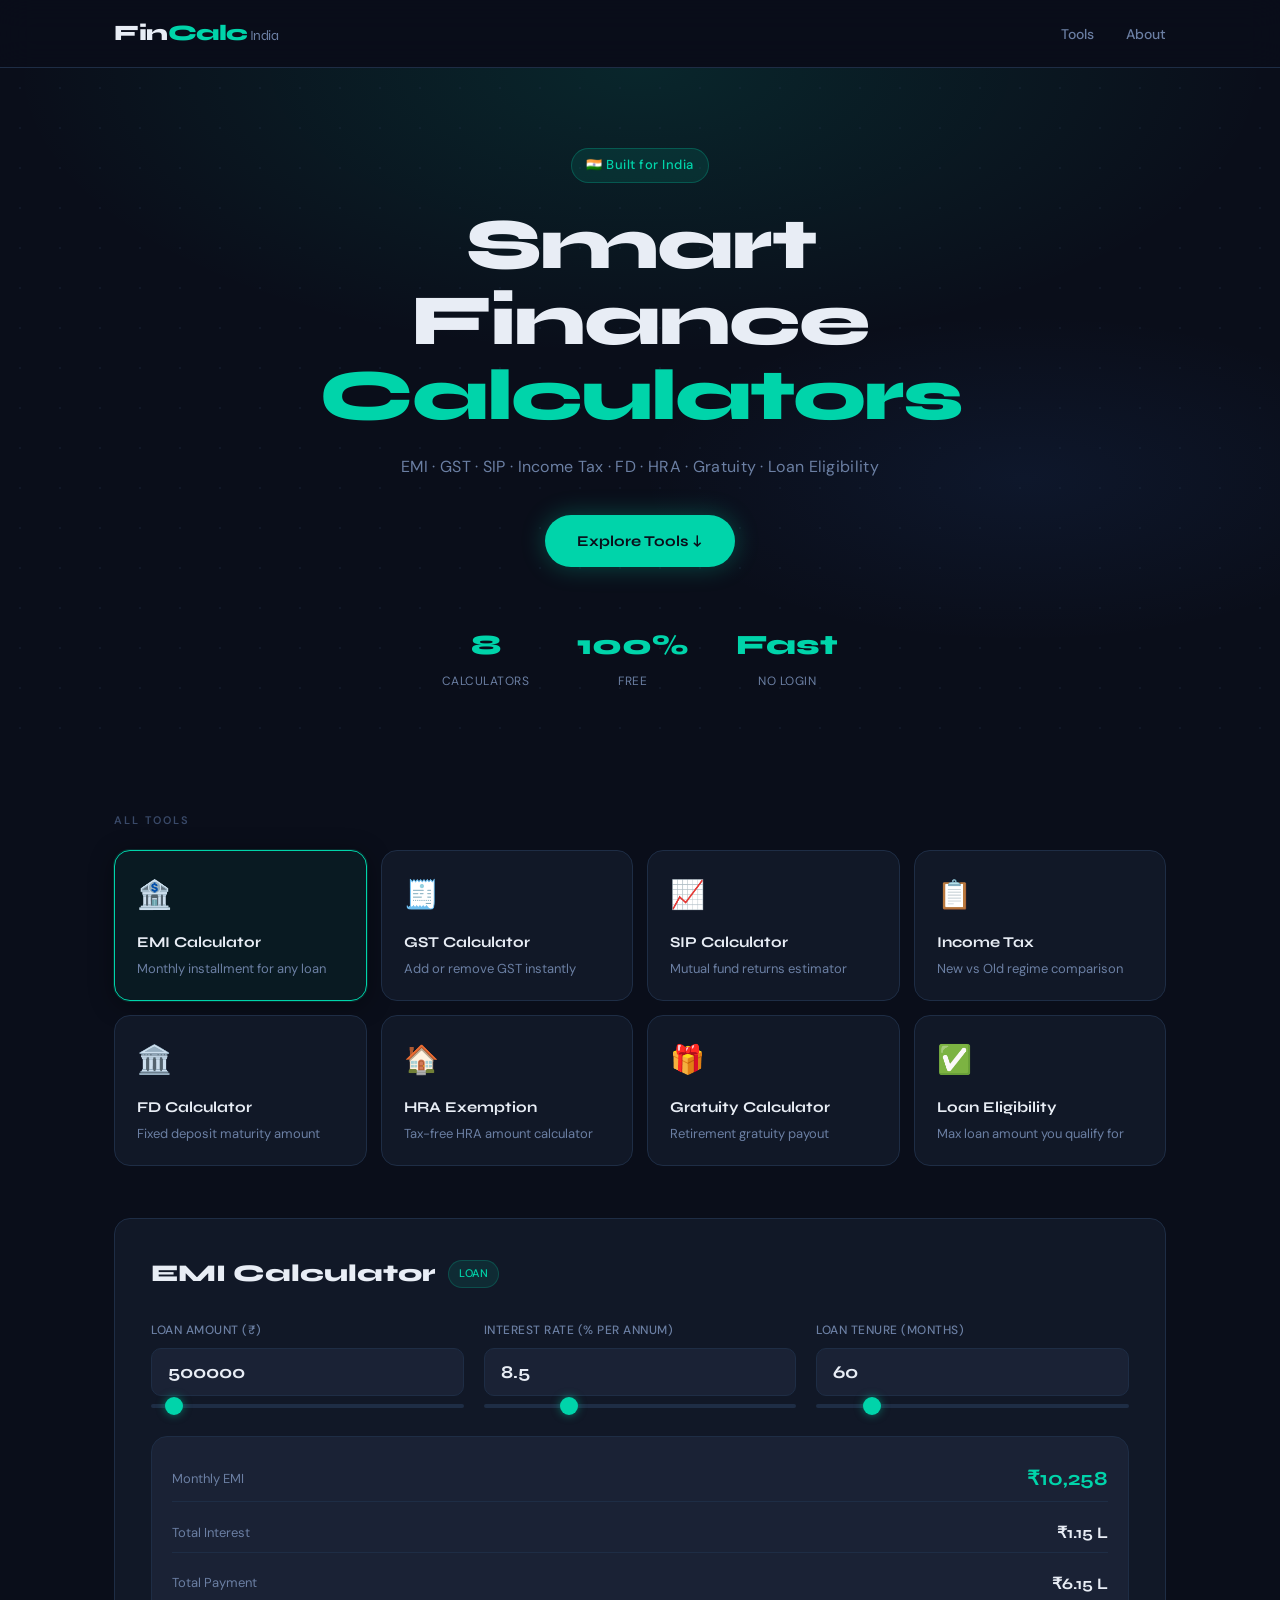
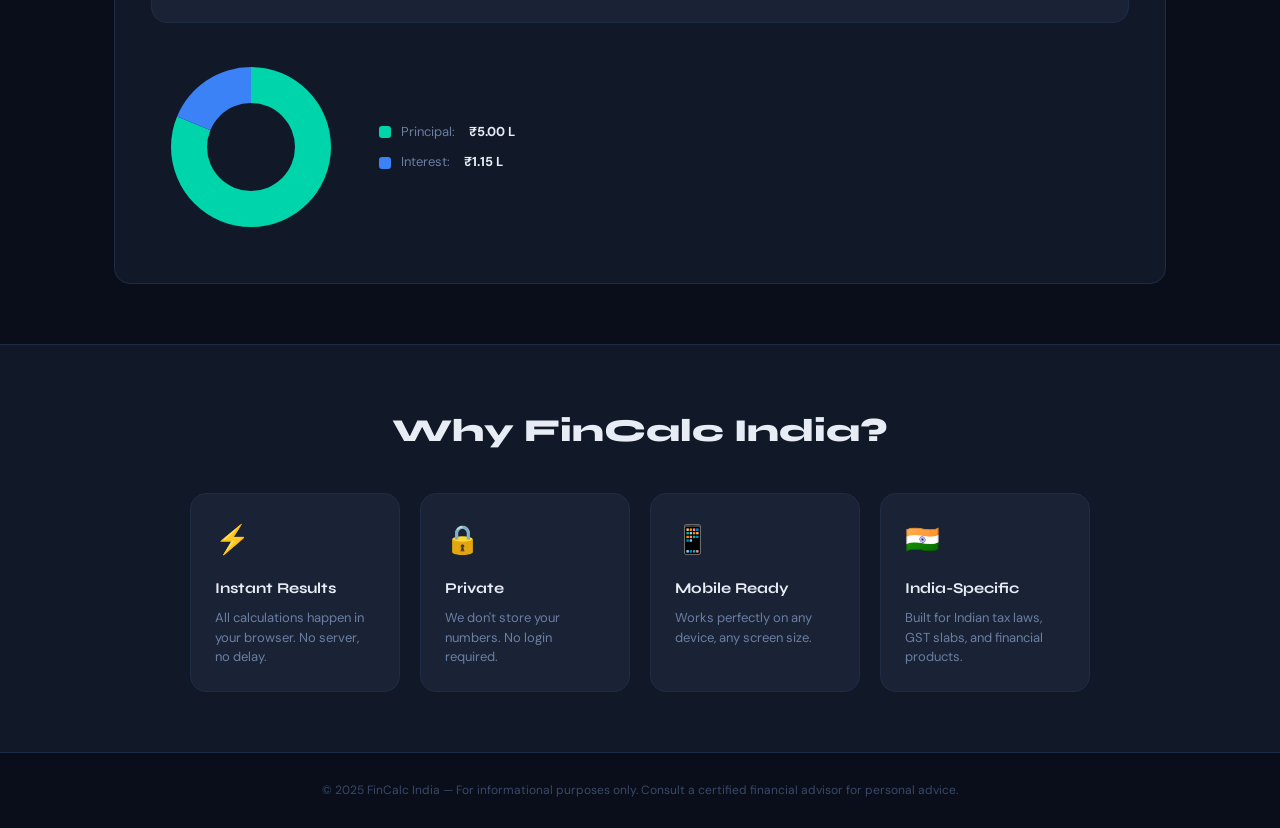
==== index.html @ 88b39679 "Add files via upload" ====
<!DOCTYPE html>
<html lang="en">
<head>
  <meta charset="UTF-8" />
  <meta name="viewport" content="width=device-width, initial-scale=1.0" />
  <title>FinCalc India — Free Finance Calculators</title>
  <meta name="description" content="Free Indian finance calculators — EMI, GST, SIP, Income Tax, FD, HRA, Gratuity, Loan Eligibility. Fast, accurate, mobile-friendly." />
  <link rel="preconnect" href="https://fonts.googleapis.com" />
  <link href="https://fonts.googleapis.com/css2?family=Syne:wght@400;600;700;800&family=DM+Sans:wght@300;400;500&display=swap" rel="stylesheet" />
  <link rel="stylesheet" href="style.css" />
</head>
<body>

<!-- HEADER -->
<header class="header">
  <div class="header-inner">
    <div class="logo">Fin<span>Calc</span><em>India</em></div>
    <nav class="nav">
      <a href="#tools">Tools</a>
      <a href="#about">About</a>
    </nav>
  </div>
</header>

<!-- HERO -->
<section class="hero">
  <div class="hero-bg"></div>
  <div class="hero-content">
    <p class="hero-tag">🇮🇳 Built for India</p>
    <h1>Smart Finance<br/><span>Calculators</span></h1>
    <p class="hero-sub">EMI · GST · SIP · Income Tax · FD · HRA · Gratuity · Loan Eligibility</p>
    <a href="#tools" class="cta-btn">Explore Tools ↓</a>
  </div>
  <div class="hero-stats">
    <div class="stat"><strong>8</strong><span>Calculators</span></div>
    <div class="stat"><strong>100%</strong><span>Free</span></div>
    <div class="stat"><strong>Fast</strong><span>No Login</span></div>
  </div>
</section>

<!-- TOOL GRID -->
<section class="tools-section" id="tools">
  <div class="section-label">All Tools</div>
  <div class="tools-grid">

    <!-- EMI -->
    <div class="tool-card active" data-tool="emi">
      <div class="card-icon">🏦</div>
      <h3>EMI Calculator</h3>
      <p>Monthly installment for any loan</p>
    </div>
    <!-- GST -->
    <div class="tool-card" data-tool="gst">
      <div class="card-icon">🧾</div>
      <h3>GST Calculator</h3>
      <p>Add or remove GST instantly</p>
    </div>
    <!-- SIP -->
    <div class="tool-card" data-tool="sip">
      <div class="card-icon">📈</div>
      <h3>SIP Calculator</h3>
      <p>Mutual fund returns estimator</p>
    </div>
    <!-- Income Tax -->
    <div class="tool-card" data-tool="tax">
      <div class="card-icon">📋</div>
      <h3>Income Tax</h3>
      <p>New vs Old regime comparison</p>
    </div>
    <!-- FD -->
    <div class="tool-card" data-tool="fd">
      <div class="card-icon">🏛️</div>
      <h3>FD Calculator</h3>
      <p>Fixed deposit maturity amount</p>
    </div>
    <!-- HRA -->
    <div class="tool-card" data-tool="hra">
      <div class="card-icon">🏠</div>
      <h3>HRA Exemption</h3>
      <p>Tax-free HRA amount calculator</p>
    </div>
    <!-- Gratuity -->
    <div class="tool-card" data-tool="gratuity">
      <div class="card-icon">🎁</div>
      <h3>Gratuity Calculator</h3>
      <p>Retirement gratuity payout</p>
    </div>
    <!-- Loan Eligibility -->
    <div class="tool-card" data-tool="loan">
      <div class="card-icon">✅</div>
      <h3>Loan Eligibility</h3>
      <p>Max loan amount you qualify for</p>
    </div>

  </div>
</section>

<!-- CALCULATOR PANEL -->
<section class="calc-section" id="calculator">
  <div class="calc-wrapper">

    <!-- EMI -->
    <div class="calc-panel active" id="calc-emi">
      <h2>EMI Calculator <span class="badge">Loan</span></h2>
      <div class="inputs">
        <div class="input-group">
          <label>Loan Amount (₹)</label>
          <input type="number" id="emi-amount" value="500000" min="1000" />
          <input type="range" id="emi-amount-range" min="10000" max="10000000" step="10000" value="500000" />
        </div>
        <div class="input-group">
          <label>Interest Rate (% per annum)</label>
          <input type="number" id="emi-rate" value="8.5" step="0.1" />
          <input type="range" id="emi-rate-range" min="1" max="30" step="0.1" value="8.5" />
        </div>
        <div class="input-group">
          <label>Loan Tenure (Months)</label>
          <input type="number" id="emi-tenure" value="60" />
          <input type="range" id="emi-tenure-range" min="3" max="360" step="1" value="60" />
        </div>
      </div>
      <div class="result-box">
        <div class="result-item highlight">
          <span>Monthly EMI</span>
          <strong id="emi-result">₹0</strong>
        </div>
        <div class="result-item">
          <span>Total Interest</span>
          <strong id="emi-interest">₹0</strong>
        </div>
        <div class="result-item">
          <span>Total Payment</span>
          <strong id="emi-total">₹0</strong>
        </div>
      </div>
      <div class="pie-wrap"><canvas id="emi-chart" width="200" height="200"></canvas><div class="pie-legend" id="emi-legend"></div></div>
    </div>

    <!-- GST -->
    <div class="calc-panel" id="calc-gst">
      <h2>GST Calculator <span class="badge">Tax</span></h2>
      <div class="inputs">
        <div class="input-group">
          <label>Amount (₹)</label>
          <input type="number" id="gst-amount" value="10000" />
        </div>
        <div class="input-group">
          <label>GST Rate (%)</label>
          <select id="gst-rate">
            <option value="5">5% — Essential goods</option>
            <option value="12">12% — Standard goods</option>
            <option value="18" selected>18% — Most services</option>
            <option value="28">28% — Luxury/sin goods</option>
          </select>
        </div>
        <div class="input-group">
          <label>Type</label>
          <div class="toggle-row">
            <button class="toggle-btn active" id="gst-add-btn" onclick="setGSTMode('add')">Add GST</button>
            <button class="toggle-btn" id="gst-remove-btn" onclick="setGSTMode('remove')">Remove GST</button>
          </div>
        </div>
      </div>
      <div class="result-box">
        <div class="result-item"><span>Original Amount</span><strong id="gst-original">₹0</strong></div>
        <div class="result-item"><span>CGST (50%)</span><strong id="gst-cgst">₹0</strong></div>
        <div class="result-item"><span>SGST (50%)</span><strong id="gst-sgst">₹0</strong></div>
        <div class="result-item highlight"><span>Total Amount</span><strong id="gst-total">₹0</strong></div>
      </div>
    </div>

    <!-- SIP -->
    <div class="calc-panel" id="calc-sip">
      <h2>SIP Calculator <span class="badge">Invest</span></h2>
      <div class="inputs">
        <div class="input-group">
          <label>Monthly Investment (₹)</label>
          <input type="number" id="sip-amount" value="5000" />
          <input type="range" id="sip-amount-range" min="500" max="200000" step="500" value="5000" />
        </div>
        <div class="input-group">
          <label>Expected Return (% per annum)</label>
          <input type="number" id="sip-rate" value="12" step="0.5" />
          <input type="range" id="sip-rate-range" min="1" max="30" step="0.5" value="12" />
        </div>
        <div class="input-group">
          <label>Investment Period (Years)</label>
          <input type="number" id="sip-years" value="10" />
          <input type="range" id="sip-years-range" min="1" max="40" step="1" value="10" />
        </div>
      </div>
      <div class="result-box">
        <div class="result-item"><span>Amount Invested</span><strong id="sip-invested">₹0</strong></div>
        <div class="result-item"><span>Estimated Returns</span><strong id="sip-returns">₹0</strong></div>
        <div class="result-item highlight"><span>Total Value</span><strong id="sip-total">₹0</strong></div>
      </div>
      <div class="pie-wrap"><canvas id="sip-chart" width="200" height="200"></canvas><div class="pie-legend" id="sip-legend"></div></div>
    </div>

    <!-- Income Tax -->
    <div class="calc-panel" id="calc-tax">
      <h2>Income Tax Calculator <span class="badge">FY 2024-25</span></h2>
      <div class="inputs">
        <div class="input-group">
          <label>Annual Income (₹)</label>
          <input type="number" id="tax-income" value="800000" />
          <input type="range" id="tax-income-range" min="100000" max="10000000" step="10000" value="800000" />
        </div>
        <div class="input-group">
          <label>Age Group</label>
          <select id="tax-age">
            <option value="below60">Below 60</option>
            <option value="60to80">60–80 (Senior)</option>
            <option value="above80">Above 80 (Super Senior)</option>
          </select>
        </div>
        <div class="input-group">
          <label>Deductions under 80C etc. (₹) — Old Regime Only</label>
          <input type="number" id="tax-deductions" value="150000" />
        </div>
      </div>
      <div class="result-box two-col">
        <div class="regime-box">
          <div class="regime-title">Old Regime</div>
          <div class="result-item"><span>Taxable Income</span><strong id="old-taxable">₹0</strong></div>
          <div class="result-item highlight"><span>Tax Payable</span><strong id="old-tax">₹0</strong></div>
        </div>
        <div class="regime-box">
          <div class="regime-title">New Regime</div>
          <div class="result-item"><span>Taxable Income</span><strong id="new-taxable">₹0</strong></div>
          <div class="result-item highlight"><span>Tax Payable</span><strong id="new-tax">₹0</strong></div>
        </div>
      </div>
      <div class="result-item savings-row"><span>💡 Better Option</span><strong id="tax-better">—</strong></div>
    </div>

    <!-- FD -->
    <div class="calc-panel" id="calc-fd">
      <h2>FD Calculator <span class="badge">Fixed Deposit</span></h2>
      <div class="inputs">
        <div class="input-group">
          <label>Principal Amount (₹)</label>
          <input type="number" id="fd-principal" value="100000" />
          <input type="range" id="fd-principal-range" min="1000" max="10000000" step="1000" value="100000" />
        </div>
        <div class="input-group">
          <label>Interest Rate (% per annum)</label>
          <input type="number" id="fd-rate" value="7" step="0.1" />
          <input type="range" id="fd-rate-range" min="1" max="15" step="0.1" value="7" />
        </div>
        <div class="input-group">
          <label>Tenure (Years)</label>
          <input type="number" id="fd-years" value="3" />
          <input type="range" id="fd-years-range" min="1" max="10" step="1" value="3" />
        </div>
        <div class="input-group">
          <label>Compounding</label>
          <select id="fd-compound">
            <option value="4" selected>Quarterly</option>
            <option value="12">Monthly</option>
            <option value="2">Half-Yearly</option>
            <option value="1">Annually</option>
          </select>
        </div>
      </div>
      <div class="result-box">
        <div class="result-item"><span>Principal</span><strong id="fd-p">₹0</strong></div>
        <div class="result-item"><span>Interest Earned</span><strong id="fd-interest">₹0</strong></div>
        <div class="result-item highlight"><span>Maturity Amount</span><strong id="fd-maturity">₹0</strong></div>
      </div>
    </div>

    <!-- HRA -->
    <div class="calc-panel" id="calc-hra">
      <h2>HRA Exemption Calculator <span class="badge">Tax Save</span></h2>
      <div class="inputs">
        <div class="input-group">
          <label>Basic Salary (₹/month)</label>
          <input type="number" id="hra-basic" value="40000" />
        </div>
        <div class="input-group">
          <label>HRA Received (₹/month)</label>
          <input type="number" id="hra-received" value="20000" />
        </div>
        <div class="input-group">
          <label>Rent Paid (₹/month)</label>
          <input type="number" id="hra-rent" value="15000" />
        </div>
        <div class="input-group">
          <label>City Type</label>
          <div class="toggle-row">
            <button class="toggle-btn active" id="hra-metro-btn" onclick="setHRACity('metro')">Metro City</button>
            <button class="toggle-btn" id="hra-nonmetro-btn" onclick="setHRACity('nonmetro')">Non-Metro</button>
          </div>
        </div>
      </div>
      <div class="result-box">
        <div class="result-item"><span>HRA Exempt (Annual)</span><strong id="hra-exempt">₹0</strong></div>
        <div class="result-item"><span>HRA Taxable (Annual)</span><strong id="hra-taxable">₹0</strong></div>
        <div class="result-item highlight"><span>Annual Tax Saving (~30%)</span><strong id="hra-saving">₹0</strong></div>
      </div>
    </div>

    <!-- Gratuity -->
    <div class="calc-panel" id="calc-gratuity">
      <h2>Gratuity Calculator <span class="badge">Retirement</span></h2>
      <div class="inputs">
        <div class="input-group">
          <label>Last Drawn Basic Salary (₹/month)</label>
          <input type="number" id="g-salary" value="50000" />
          <input type="range" id="g-salary-range" min="5000" max="500000" step="1000" value="50000" />
        </div>
        <div class="input-group">
          <label>Years of Service</label>
          <input type="number" id="g-years" value="10" />
          <input type="range" id="g-years-range" min="5" max="40" step="1" value="10" />
        </div>
        <div class="input-group">
          <label>Organisation Type</label>
          <div class="toggle-row">
            <button class="toggle-btn active" id="g-covered-btn" onclick="setGratuityType('covered')">Covered by Act</button>
            <button class="toggle-btn" id="g-notcovered-btn" onclick="setGratuityType('notcovered')">Not Covered</button>
          </div>
        </div>
      </div>
      <div class="result-box">
        <div class="result-item highlight"><span>Gratuity Amount</span><strong id="g-amount">₹0</strong></div>
        <div class="result-item"><span>Tax-Free Limit</span><strong>₹20,00,000</strong></div>
        <div class="result-item"><span>Status</span><strong id="g-status">—</strong></div>
      </div>
    </div>

    <!-- Loan Eligibility -->
    <div class="calc-panel" id="calc-loan">
      <h2>Loan Eligibility <span class="badge">Check</span></h2>
      <div class="inputs">
        <div class="input-group">
          <label>Net Monthly Income (₹)</label>
          <input type="number" id="le-income" value="60000" />
          <input type="range" id="le-income-range" min="10000" max="500000" step="5000" value="60000" />
        </div>
        <div class="input-group">
          <label>Existing EMIs (₹/month)</label>
          <input type="number" id="le-existing" value="5000" />
        </div>
        <div class="input-group">
          <label>Interest Rate (% per annum)</label>
          <input type="number" id="le-rate" value="9" step="0.1" />
          <input type="range" id="le-rate-range" min="5" max="25" step="0.1" value="9" />
        </div>
        <div class="input-group">
          <label>Loan Tenure (Years)</label>
          <input type="number" id="le-tenure" value="20" />
          <input type="range" id="le-tenure-range" min="1" max="30" step="1" value="20" />
        </div>
      </div>
      <div class="result-box">
        <div class="result-item"><span>Max EMI Allowed (50% FOIR)</span><strong id="le-maxemi">₹0</strong></div>
        <div class="result-item highlight"><span>Max Loan Eligible</span><strong id="le-maxloan">₹0</strong></div>
      </div>
    </div>

  </div><!-- end calc-wrapper -->
</section>

<!-- ABOUT -->
<section class="about-section" id="about">
  <h2>Why FinCalc India?</h2>
  <div class="about-grid">
    <div class="about-card"><div class="a-icon">⚡</div><h4>Instant Results</h4><p>All calculations happen in your browser. No server, no delay.</p></div>
    <div class="about-card"><div class="a-icon">🔒</div><h4>Private</h4><p>We don't store your numbers. No login required.</p></div>
    <div class="about-card"><div class="a-icon">📱</div><h4>Mobile Ready</h4><p>Works perfectly on any device, any screen size.</p></div>
    <div class="about-card"><div class="a-icon">🇮🇳</div><h4>India-Specific</h4><p>Built for Indian tax laws, GST slabs, and financial products.</p></div>
  </div>
</section>

<footer class="footer">
  <p>© 2025 FinCalc India — For informational purposes only. Consult a certified financial advisor for personal advice.</p>
</footer>

<script src="script.js"></script>
</body>
</html>
---- style.css ----
/* =====================
   VARIABLES & RESET
   ===================== */
:root {
  --bg: #0a0e1a;
  --surface: #111827;
  --surface2: #1a2235;
  --border: #1e2d45;
  --accent: #00d4aa;
  --accent2: #3b82f6;
  --accent3: #f59e0b;
  --text: #e8edf5;
  --text-muted: #6b7fa3;
  --text-dim: #394968;
  --card-hover: #162033;
  --radius: 16px;
  --radius-sm: 10px;
  --shadow: 0 4px 24px rgba(0,0,0,0.4);
  --font-display: 'Syne', sans-serif;
  --font-body: 'DM Sans', sans-serif;
}

*, *::before, *::after { box-sizing: border-box; margin: 0; padding: 0; }

html { scroll-behavior: smooth; }

body {
  background: var(--bg);
  color: var(--text);
  font-family: var(--font-body);
  font-size: 15px;
  line-height: 1.6;
  overflow-x: hidden;
}

/* =====================
   HEADER
   ===================== */
.header {
  position: sticky;
  top: 0;
  z-index: 100;
  background: rgba(10,14,26,0.85);
  backdrop-filter: blur(16px);
  border-bottom: 1px solid var(--border);
}
.header-inner {
  max-width: 1100px;
  margin: 0 auto;
  padding: 16px 24px;
  display: flex;
  align-items: center;
  justify-content: space-between;
}
.logo {
  font-family: var(--font-display);
  font-size: 22px;
  font-weight: 800;
  letter-spacing: -0.5px;
  color: var(--text);
}
.logo span { color: var(--accent); }
.logo em { font-style: normal; color: var(--text-muted); font-size: 14px; font-weight: 400; margin-left: 2px; }

.nav a {
  color: var(--text-muted);
  text-decoration: none;
  margin-left: 28px;
  font-size: 14px;
  font-weight: 500;
  transition: color 0.2s;
}
.nav a:hover { color: var(--accent); }

/* =====================
   HERO
   ===================== */
.hero {
  position: relative;
  min-height: 480px;
  display: flex;
  flex-direction: column;
  align-items: center;
  justify-content: center;
  text-align: center;
  padding: 80px 24px 60px;
  overflow: hidden;
}
.hero-bg {
  position: absolute;
  inset: 0;
  background: radial-gradient(ellipse 70% 60% at 50% 0%, rgba(0,212,170,0.12) 0%, transparent 70%),
              radial-gradient(ellipse 50% 40% at 80% 60%, rgba(59,130,246,0.08) 0%, transparent 60%);
  pointer-events: none;
}
.hero-bg::after {
  content: '';
  position: absolute;
  inset: 0;
  background-image: radial-gradient(circle, var(--border) 1px, transparent 1px);
  background-size: 40px 40px;
  opacity: 0.3;
}
.hero-content { position: relative; z-index: 1; max-width: 700px; }
.hero-tag {
  display: inline-block;
  background: rgba(0,212,170,0.1);
  border: 1px solid rgba(0,212,170,0.25);
  color: var(--accent);
  font-size: 13px;
  font-weight: 500;
  padding: 6px 14px;
  border-radius: 100px;
  margin-bottom: 24px;
  letter-spacing: 0.5px;
}
.hero h1 {
  font-family: var(--font-display);
  font-size: clamp(42px, 7vw, 72px);
  font-weight: 800;
  line-height: 1.05;
  letter-spacing: -2px;
  margin-bottom: 20px;
  color: var(--text);
}
.hero h1 span {
  color: var(--accent);
  position: relative;
}
.hero-sub {
  color: var(--text-muted);
  font-size: 16px;
  margin-bottom: 36px;
  letter-spacing: 0.3px;
}
.cta-btn {
  display: inline-block;
  background: var(--accent);
  color: #0a0e1a;
  font-family: var(--font-display);
  font-weight: 700;
  font-size: 15px;
  padding: 14px 32px;
  border-radius: 100px;
  text-decoration: none;
  transition: transform 0.2s, box-shadow 0.2s;
  box-shadow: 0 0 24px rgba(0,212,170,0.3);
}
.cta-btn:hover {
  transform: translateY(-2px);
  box-shadow: 0 0 36px rgba(0,212,170,0.45);
}
.hero-stats {
  position: relative;
  z-index: 1;
  display: flex;
  gap: 48px;
  margin-top: 56px;
}
.stat { text-align: center; }
.stat strong {
  display: block;
  font-family: var(--font-display);
  font-size: 28px;
  font-weight: 800;
  color: var(--accent);
}
.stat span {
  font-size: 12px;
  color: var(--text-muted);
  letter-spacing: 0.5px;
  text-transform: uppercase;
}

/* =====================
   TOOLS GRID
   ===================== */
.tools-section {
  max-width: 1100px;
  margin: 0 auto;
  padding: 60px 24px 20px;
}
.section-label {
  font-size: 11px;
  text-transform: uppercase;
  letter-spacing: 2px;
  color: var(--text-dim);
  font-weight: 600;
  margin-bottom: 20px;
}
.tools-grid {
  display: grid;
  grid-template-columns: repeat(auto-fill, minmax(220px, 1fr));
  gap: 14px;
}
.tool-card {
  background: var(--surface);
  border: 1px solid var(--border);
  border-radius: var(--radius);
  padding: 22px;
  cursor: pointer;
  transition: all 0.22s ease;
  position: relative;
  overflow: hidden;
}
.tool-card::before {
  content: '';
  position: absolute;
  inset: 0;
  background: linear-gradient(135deg, rgba(0,212,170,0.04) 0%, transparent 60%);
  opacity: 0;
  transition: opacity 0.2s;
}
.tool-card:hover { border-color: rgba(0,212,170,0.35); background: var(--card-hover); transform: translateY(-2px); box-shadow: var(--shadow); }
.tool-card:hover::before { opacity: 1; }
.tool-card.active {
  border-color: var(--accent);
  background: rgba(0,212,170,0.06);
  box-shadow: 0 0 0 1px rgba(0,212,170,0.15), var(--shadow);
}
.card-icon { font-size: 28px; margin-bottom: 12px; }
.tool-card h3 {
  font-family: var(--font-display);
  font-size: 15px;
  font-weight: 700;
  margin-bottom: 6px;
  color: var(--text);
}
.tool-card p { font-size: 13px; color: var(--text-muted); line-height: 1.4; }

/* =====================
   CALCULATOR SECTION
   ===================== */
.calc-section {
  max-width: 1100px;
  margin: 0 auto;
  padding: 32px 24px 60px;
}
.calc-wrapper { position: relative; }

.calc-panel {
  display: none;
  background: var(--surface);
  border: 1px solid var(--border);
  border-radius: var(--radius);
  padding: 36px;
  animation: slideIn 0.3s ease;
}
.calc-panel.active { display: block; }

@keyframes slideIn {
  from { opacity: 0; transform: translateY(12px); }
  to { opacity: 1; transform: translateY(0); }
}

.calc-panel h2 {
  font-family: var(--font-display);
  font-size: 24px;
  font-weight: 800;
  margin-bottom: 28px;
  display: flex;
  align-items: center;
  gap: 12px;
}
.badge {
  font-family: var(--font-body);
  font-size: 11px;
  font-weight: 500;
  padding: 4px 10px;
  border-radius: 100px;
  background: rgba(0,212,170,0.1);
  color: var(--accent);
  border: 1px solid rgba(0,212,170,0.2);
  letter-spacing: 0.5px;
  text-transform: uppercase;
}

/* INPUTS */
.inputs {
  display: grid;
  grid-template-columns: repeat(auto-fill, minmax(260px, 1fr));
  gap: 20px;
  margin-bottom: 28px;
}
.input-group { display: flex; flex-direction: column; gap: 8px; }
.input-group label {
  font-size: 12px;
  font-weight: 500;
  color: var(--text-muted);
  text-transform: uppercase;
  letter-spacing: 0.5px;
}
.input-group input[type="number"],
.input-group select {
  background: var(--surface2);
  border: 1px solid var(--border);
  border-radius: var(--radius-sm);
  color: var(--text);
  font-family: var(--font-display);
  font-size: 18px;
  font-weight: 700;
  padding: 12px 16px;
  outline: none;
  transition: border-color 0.2s;
  width: 100%;
}
.input-group select {
  font-family: var(--font-body);
  font-size: 14px;
  font-weight: 500;
  cursor: pointer;
}
.input-group input:focus,
.input-group select:focus { border-color: var(--accent); }
.input-group input[type="range"] {
  appearance: none;
  width: 100%;
  height: 4px;
  border-radius: 2px;
  background: var(--border);
  border: none;
  padding: 0;
  cursor: pointer;
}
.input-group input[type="range"]::-webkit-slider-thumb {
  appearance: none;
  width: 18px;
  height: 18px;
  background: var(--accent);
  border-radius: 50%;
  cursor: pointer;
  box-shadow: 0 0 8px rgba(0,212,170,0.5);
}

/* TOGGLE BUTTON */
.toggle-row { display: flex; gap: 8px; }
.toggle-btn {
  flex: 1;
  padding: 10px 16px;
  border-radius: var(--radius-sm);
  border: 1px solid var(--border);
  background: var(--surface2);
  color: var(--text-muted);
  font-family: var(--font-body);
  font-size: 13px;
  font-weight: 500;
  cursor: pointer;
  transition: all 0.2s;
}
.toggle-btn.active {
  background: rgba(0,212,170,0.12);
  border-color: var(--accent);
  color: var(--accent);
}

/* RESULT BOX */
.result-box {
  background: var(--surface2);
  border: 1px solid var(--border);
  border-radius: var(--radius);
  padding: 20px;
  display: flex;
  flex-direction: column;
  gap: 12px;
  margin-bottom: 24px;
}
.result-box.two-col {
  flex-direction: row;
  gap: 16px;
}
.regime-box {
  flex: 1;
  background: var(--bg);
  border: 1px solid var(--border);
  border-radius: var(--radius-sm);
  padding: 16px;
}
.regime-title {
  font-family: var(--font-display);
  font-size: 13px;
  font-weight: 700;
  text-transform: uppercase;
  letter-spacing: 1px;
  color: var(--text-muted);
  margin-bottom: 12px;
}
.result-item {
  display: flex;
  justify-content: space-between;
  align-items: center;
  padding: 6px 0;
  border-bottom: 1px solid var(--border);
}
.result-item:last-child { border-bottom: none; }
.result-item span { font-size: 13px; color: var(--text-muted); }
.result-item strong {
  font-family: var(--font-display);
  font-size: 16px;
  font-weight: 700;
  color: var(--text);
}
.result-item.highlight strong { color: var(--accent); font-size: 20px; }
.savings-row {
  background: rgba(245,158,11,0.08);
  border: 1px solid rgba(245,158,11,0.2);
  border-radius: var(--radius-sm);
  padding: 12px 16px !important;
  margin-top: 8px;
}
.savings-row strong { color: var(--accent3) !important; }

/* PIE CHART */
.pie-wrap {
  display: flex;
  align-items: center;
  gap: 28px;
  margin-top: 8px;
}
.pie-wrap canvas { flex-shrink: 0; }
.pie-legend { display: flex; flex-direction: column; gap: 10px; }
.legend-item { display: flex; align-items: center; gap: 10px; font-size: 13px; color: var(--text-muted); }
.legend-dot { width: 12px; height: 12px; border-radius: 3px; flex-shrink: 0; }

/* =====================
   ABOUT
   ===================== */
.about-section {
  background: var(--surface);
  border-top: 1px solid var(--border);
  border-bottom: 1px solid var(--border);
  padding: 60px 24px;
  text-align: center;
}
.about-section h2 {
  font-family: var(--font-display);
  font-size: 32px;
  font-weight: 800;
  margin-bottom: 36px;
}
.about-grid {
  max-width: 900px;
  margin: 0 auto;
  display: grid;
  grid-template-columns: repeat(auto-fill, minmax(180px, 1fr));
  gap: 20px;
}
.about-card {
  background: var(--surface2);
  border: 1px solid var(--border);
  border-radius: var(--radius);
  padding: 24px;
  text-align: left;
}
.a-icon { font-size: 28px; margin-bottom: 14px; }
.about-card h4 {
  font-family: var(--font-display);
  font-size: 15px;
  font-weight: 700;
  margin-bottom: 8px;
}
.about-card p { font-size: 13px; color: var(--text-muted); line-height: 1.5; }

/* =====================
   FOOTER
   ===================== */
.footer {
  padding: 28px 24px;
  text-align: center;
  font-size: 12px;
  color: var(--text-dim);
}

/* =====================
   RESPONSIVE
   ===================== */
@media (max-width: 600px) {
  .hero h1 { letter-spacing: -1px; }
  .hero-stats { gap: 28px; }
  .calc-panel { padding: 20px; }
  .inputs { grid-template-columns: 1fr; }
  .result-box.two-col { flex-direction: column; }
  .pie-wrap { flex-direction: column; }
  .nav { display: none; }
}
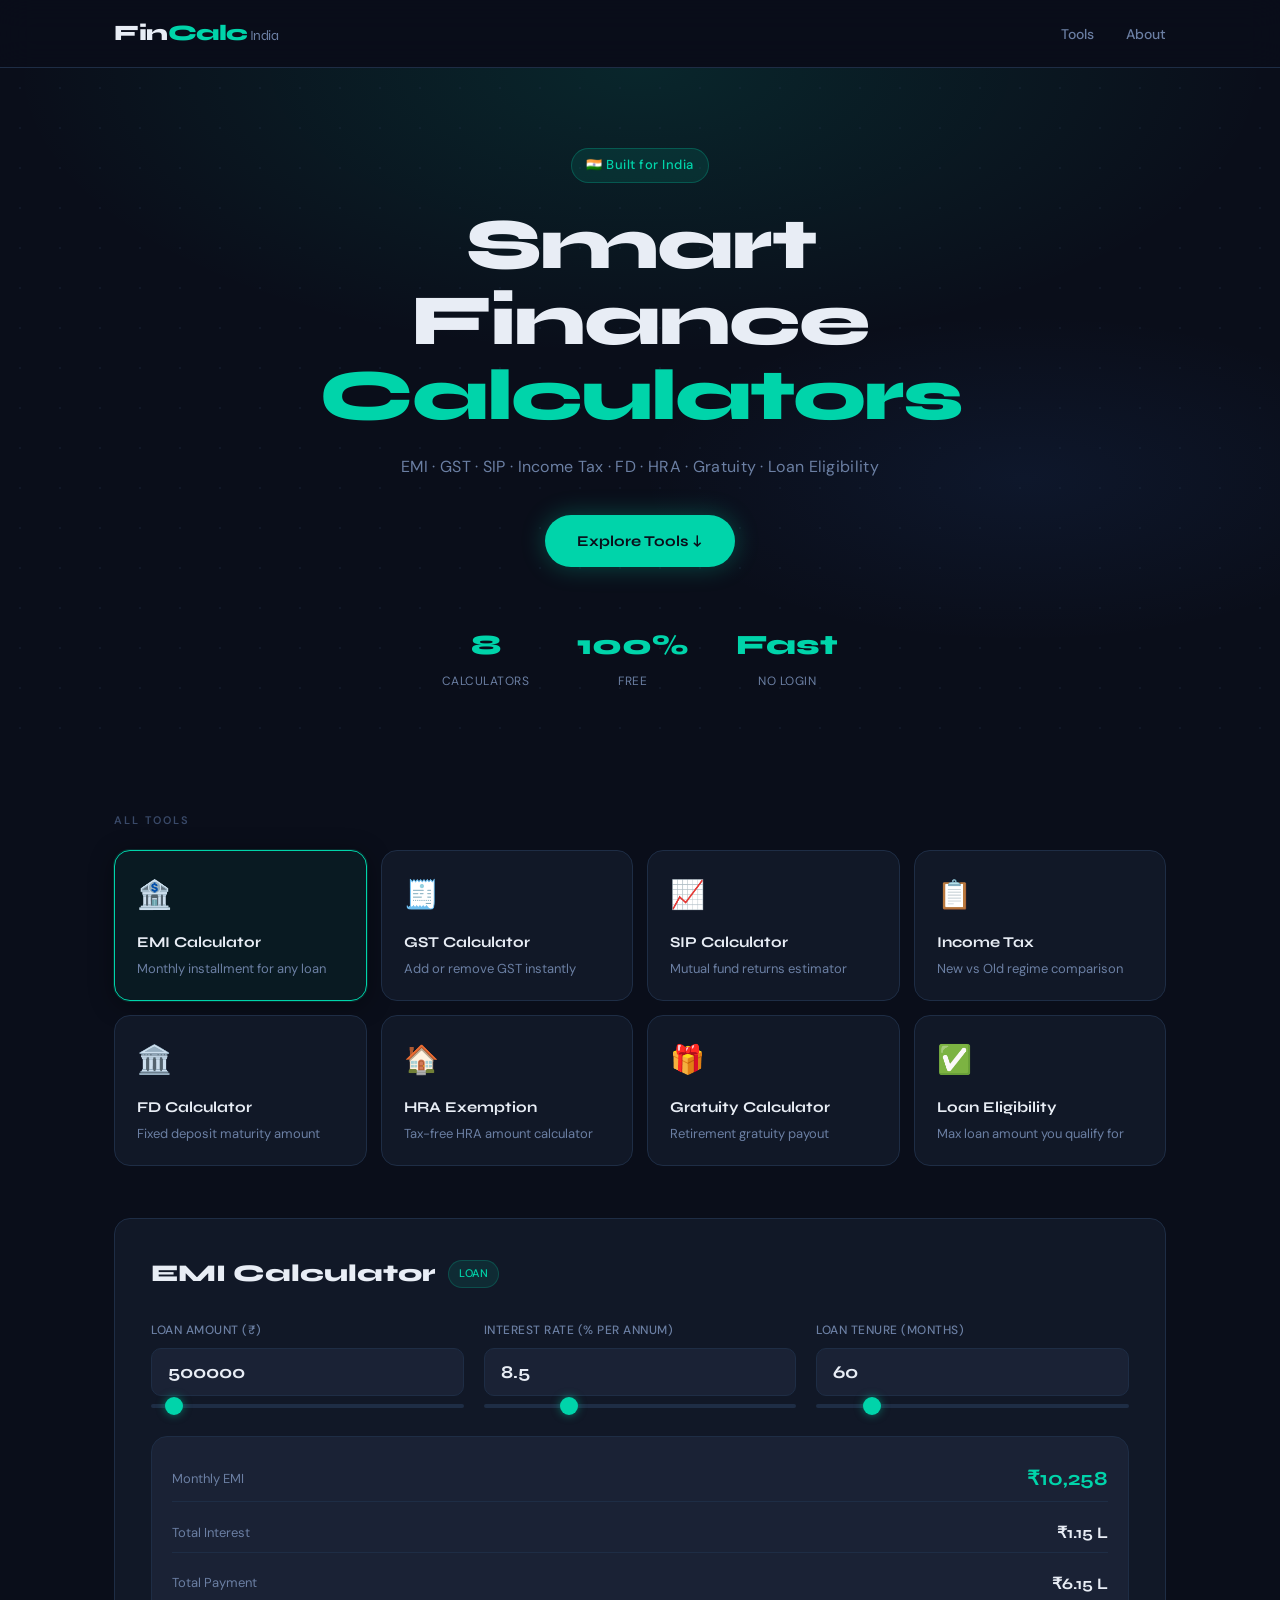
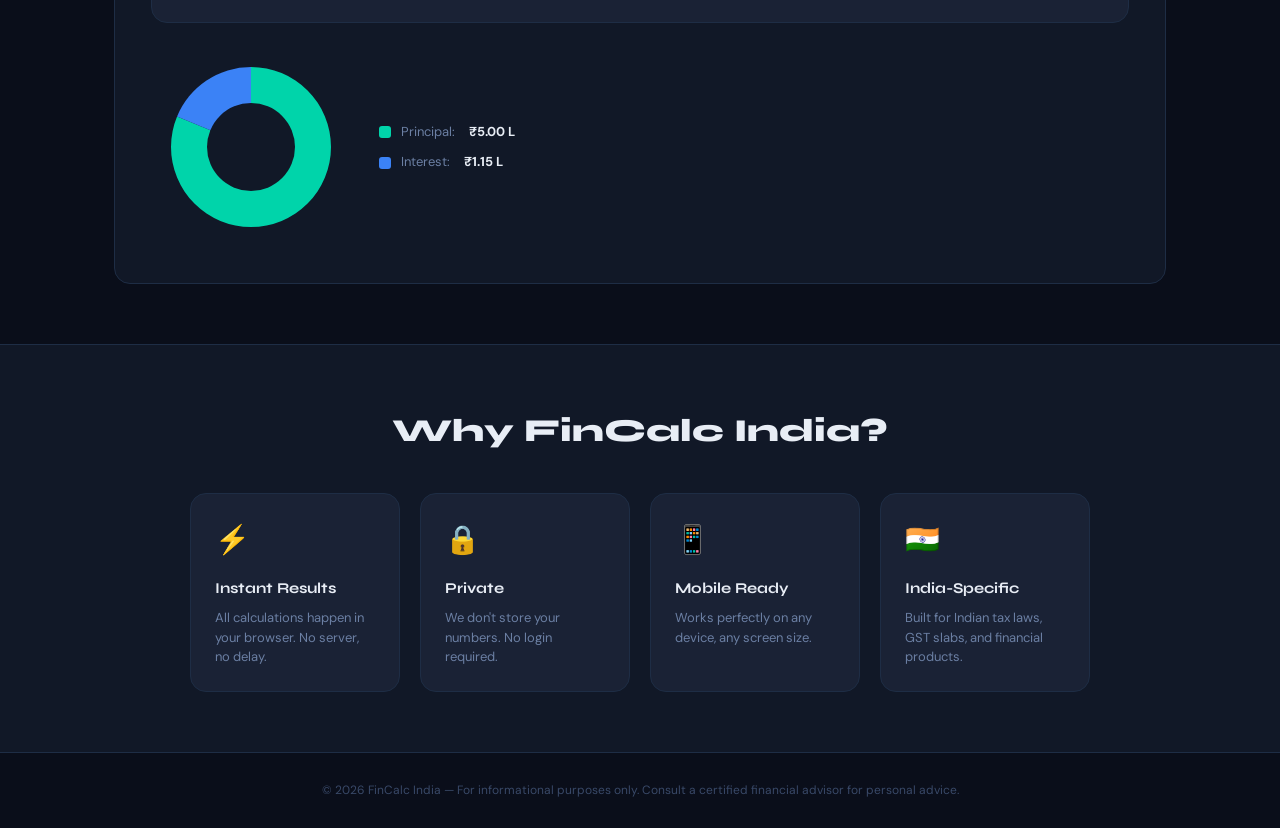
==== commit bc1273db: "Update index.html" ====
--- a/index.html
+++ b/index.html
@@ -375,7 +375,7 @@
 </section>
 
 <footer class="footer">
-  <p>© 2025 FinCalc India — For informational purposes only. Consult a certified financial advisor for personal advice.</p>
+  <p>© 2026 FinCalc India — For informational purposes only. Consult a certified financial advisor for personal advice.</p>
 </footer>
 
 <script src="script.js"></script>
